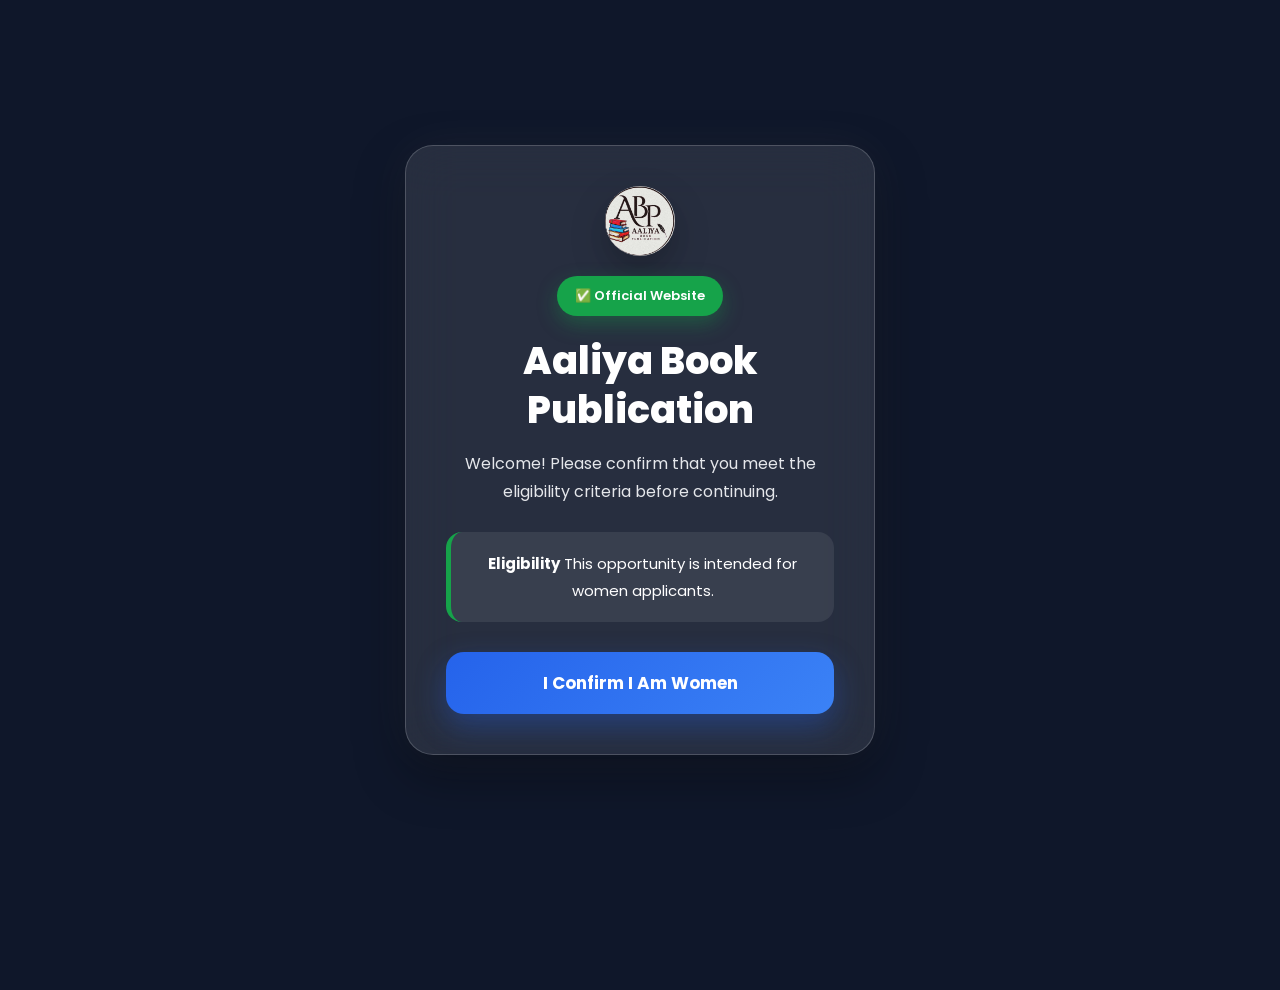
==== index.html @ 6330c03a "Update index.html" ====
<!DOCTYPE html>
<html lang="en">

  <head>
    <meta charset="UTF-8">
    <title>Aaliya Book Publication Landing Page </title>
    <link rel="stylesheet" href="./style.css">

  </head>
    
  <body>
  <!DOCTYPE html>
<html lang="en">
<head>

<meta charset="UTF-8">
<meta name="viewport" content="width=device-width,initial-scale=1">

<title>Official Aaliya Book Publication</title>

<meta name="description"
content="Official Aaliya Book Publication Website. Apply only through our official website and official channels.">

<meta name="theme-color" content="#2563EB">

<link rel="preconnect" href="https://fonts.googleapis.com">
<link rel="preconnect" href="https://fonts.gstatic.com" crossorigin>

<link href="https://fonts.googleapis.com/css2?family=Poppins:wght@300;400;500;600;700;800&display=swap" rel="stylesheet">

<link rel="stylesheet" href="style.css">

<!-- Meta Pixel -->
<script>
!function(f,b,e,v,n,t,s)
{if(f.fbq)return;n=f.fbq=function(){n.callMethod?
n.callMethod.apply(n,arguments):n.queue.push(arguments)};
if(!f._fbq)f._fbq=n;
n.push=n;
n.loaded=!0;
n.version='2.0';
n.queue=[];
t=b.createElement(e);
t.async=!0;
t.src='https://connect.facebook.net/en_US/fbevents.js';
s=b.getElementsByTagName(e)[0];
s.parentNode.insertBefore(t,s);
}(window,document,'script');

fbq('init','909655638358811');
fbq('track','PageView');
</script>

</head>

<body>

<!-- Animated Background -->
<div class="bg"></div>

<!-- Eligibility Screen -->

<section id="welcome">

<div class="glass">

<img src="assets/logo.png" class="logo">

<div class="badge">
✅ Official Website
</div>

<h1>
Aaliya Book Publication
</h1>

<p>

Welcome!

Please confirm that you meet the eligibility criteria before continuing.

</p>

<div class="notice">

<strong>Eligibility</strong>

This opportunity is intended for women applicants.

</div>

<button id="continueBtn">

I Confirm I Am Women

</button>

</div>

</section>

<!-- Main Landing -->

<section id="landing">

<header>

<img src="assets/logo.png" class="logo-small">

<div>

<h2>Official Aaliya Book Publication</h2>

<p>Verified Official Platform</p>

</div>

</header>

<section class="hero">

<h1>

Apply Only Through Our Official Website

</h1>

<p>

Beware of fake agents.

Use only the official website and official channels below.

</p>

<a
href="https://www.aaliyabookpublication.com"
class="btn website"
id="websiteBtn"
target="_blank">

🌐 Visit Official Website

</a>

<a
href="https://t.me/aaliyabookpublications"
class="btn telegram"
id="telegramBtn"
target="_blank">

📢 Join Telegram Channel

</a>

<a
href="https://whatsapp.com/channel/0029VbDbIbE30LKKAXqJQh18"
class="btn whatsapp"
id="whatsappBtn"
target="_blank">

💬 Join WhatsApp Channel

</a>

</section>

<section class="trust">

<div class="item">🛡 Official Website</div>

<div class="item">📱 Official Telegram</div>

<div class="item">💬 Official WhatsApp</div>

<div class="item">🇮🇳 All India Support</div>

</section>

<section class="warning">

<h3>

⚠ Important Notice

</h3>

<p>

Aaliya Book Publication has no agents.

Always apply through our official website and official social channels.

</p>

</section>

<section class="faq">

<h2>

Frequently Asked Questions

</h2>

<details>

<summary>
Is this the official website?
</summary>

<p>

Yes.

This is the official website of Aaliya Book Publication.

</p>

</details>

<details>

<summary>
Where should I apply?
</summary>

<p>

Apply only through the official website.

</p>

</details>

<details>

<summary>
Where can I get updates?
</summary>

<p>

Join our Telegram and WhatsApp channels.

</p>

</details>

</section>

<footer>

<p>

© 2026 Aaliya Book Publication

All Rights Reserved.

</p>

</footer>

<div class="sticky">

<a
href="https://www.aaliyabookpublication.com"
target="_blank"
id="stickyApply">

Apply Now

</a>

</div>

</section>

<script src="script.js"></script>

</body>

</html>
    <script  src="./script.js"></script>

  </body>
  
</html>
---- style.css ----
/* ===========================
   Aaliya Book Publication
   Premium Landing Page CSS
   Part 2A
=========================== */

/* Google Font */
@import url('https://fonts.googleapis.com/css2?family=Poppins:wght@300;400;500;600;700;800&display=swap');

/* Reset */

*{
margin:0;
padding:0;
box-sizing:border-box;
font-family:'Poppins',sans-serif;
scroll-behavior:smooth;
}

html,
body{

width:100%;
min-height:100%;
background:#0F172A;
overflow-x:hidden;

}

/* Animated Background */

.bg{

position:fixed;

top:0;

left:0;

width:100%;

height:100%;

z-index:-2;

background:linear-gradient(
-45deg,
#2563EB,
#7C3AED,
#06B6D4,
#3B82F6
);

background-size:400% 400%;

animation:bgAnimation 15s ease infinite;

}

@keyframes bgAnimation{

0%{

background-position:0% 50%;

}

50%{

background-position:100% 50%;

}

100%{

background-position:0% 50%;

}

}

/* Floating Glow */

body::before{

content:"";

position:fixed;

top:-120px;

left:-120px;

width:320px;

height:320px;

border-radius:50%;

background:#38BDF8;

filter:blur(90px);

opacity:.35;

animation:float1 8s ease-in-out infinite;

z-index:-1;

}

body::after{

content:"";

position:fixed;

bottom:-120px;

right:-120px;

width:320px;

height:320px;

border-radius:50%;

background:#A855F7;

filter:blur(90px);

opacity:.30;

animation:float2 10s ease-in-out infinite;

z-index:-1;

}

@keyframes float1{

50%{

transform:translateY(50px);

}

}

@keyframes float2{

50%{

transform:translateY(-40px);

}

}

/* Sections */

section{

width:100%;

padding:40px 20px;

}

/* Center Layout */

#welcome,
#landing{

display:flex;

justify-content:center;

align-items:center;

flex-direction:column;

min-height:100vh;

}

/* Landing hidden initially */

#landing{

display:none;

}

/* Premium Glass Card */

.glass{

width:100%;

max-width:470px;

padding:40px;

border-radius:28px;

background:rgba(255,255,255,.10);

backdrop-filter:blur(25px);

border:1px solid rgba(255,255,255,.18);

box-shadow:

0 20px 50px rgba(0,0,0,.35),

0 0 50px rgba(255,255,255,.05);

text-align:center;

animation:fadeUp .9s ease;

}

/* Fade */

@keyframes fadeUp{

from{

opacity:0;

transform:translateY(35px);

}

to{

opacity:1;

transform:translateY(0);

}

}

/* Logo */

.logo{

width:70px;

display:block;

margin:0 auto 20px;

border-radius:50px;

box-shadow:0 15px 35px rgba(0,0,0,.25);

}

/* Small Logo */

.logo-small{

width:65px;

border-radius:15px;

margin-right:15px;

}

/* Badge */

.badge{

display:inline-block;

padding:10px 18px;

border-radius:100px;

background:#16A34A;

color:#fff;

font-size:13px;

font-weight:600;

margin-bottom:20px;

box-shadow:0 8px 20px rgba(22,163,74,.35);

}

/* Heading */

h1{

font-size:38px;

font-weight:800;

line-height:1.3;

color:#fff;

margin-bottom:15px;

}

h2{

font-size:28px;

font-weight:700;

color:#fff;

}

h3{

font-size:22px;

font-weight:700;

color:#fff;

}

/* Paragraph */

p{

font-size:16px;

line-height:1.8;

color:#E5E7EB;

}

/* Notice Box */

.notice{

margin-top:25px;

padding:18px;

border-radius:16px;

background:rgba(255,255,255,.08);

border-left:5px solid #16A34A;

color:#fff;

font-size:15px;

line-height:1.8;

}
/* ====================================
   PART 2B
   Hero • Header • Buttons • Cards
==================================== */

/* Header */

header{

width:100%;

max-width:1200px;

display:flex;

align-items:center;

justify-content:flex-start;

margin-bottom:40px;

gap:15px;

}

header p{

font-size:14px;

opacity:.85;

}

/* Hero */

.hero{

width:100%;

max-width:850px;

text-align:center;

margin:auto;

padding:30px 0;

}

.hero h1{

font-size:48px;

font-weight:800;

margin-bottom:20px;

}

.hero p{

max-width:650px;

margin:auto;

margin-bottom:35px;

}

/* Buttons */

.btn{

display:flex;

align-items:center;

justify-content:center;

width:100%;

max-width:500px;

margin:18px auto;

padding:18px 24px;

border-radius:18px;

text-decoration:none;

font-size:17px;

font-weight:600;

color:#fff;

position:relative;

overflow:hidden;

transition:.35s ease;

box-shadow:0 15px 35px rgba(0,0,0,.25);

}

/* Website */

.website{

background:linear-gradient(
135deg,
#16A34A,
#22C55E
);

}

/* Telegram */

.telegram{

background:linear-gradient(
135deg,
#0088cc,
#1DA1F2
);

}

/* WhatsApp */

.whatsapp{

background:linear-gradient(
135deg,
#22C55E,
#25D366
);

}

/* Hover */

.btn:hover{

transform:translateY(-5px) scale(1.02);

box-shadow:0 20px 45px rgba(0,0,0,.35);

}

/* Active */

.btn:active{

transform:scale(.97);

}

/* Ripple */

.btn::after{

content:"";

position:absolute;

width:0;

height:0;

background:rgba(255,255,255,.35);

border-radius:50%;

top:50%;

left:50%;

transform:translate(-50%,-50%);

transition:.6s;

}

.btn:hover::after{

width:500px;

height:500px;

}

/* Continue Button */

#continueBtn{

margin-top:30px;

width:100%;

padding:18px;

border:none;

border-radius:18px;

background:linear-gradient(
135deg,
#2563EB,
#3B82F6
);

font-size:17px;

font-weight:700;

color:#fff;

cursor:pointer;

transition:.35s;

box-shadow:0 12px 30px rgba(37,99,235,.35);

}

#continueBtn:hover{

transform:translateY(-4px);

}

/* Trust Section */

.trust{

display:grid;

grid-template-columns:repeat(2,1fr);

gap:20px;

max-width:850px;

margin:50px auto;

}

.item{

padding:24px;

border-radius:22px;

background:rgba(255,255,255,.08);

backdrop-filter:blur(18px);

border:1px solid rgba(255,255,255,.12);

text-align:center;

font-weight:600;

color:#fff;

transition:.35s;

}

.item:hover{

transform:translateY(-8px);

box-shadow:0 20px 40px rgba(0,0,0,.25);

}

/* Warning */

.warning{

max-width:900px;

margin:60px auto;

padding:30px;

border-radius:22px;

background:rgba(255,196,0,.10);

border-left:6px solid #FACC15;

color:#fff;

}

/* FAQ */

.faq{

max-width:900px;

margin:auto;

}

.faq details{

margin:18px 0;

background:rgba(255,255,255,.08);

padding:18px;

border-radius:18px;

}

.faq summary{

cursor:pointer;

font-weight:600;

color:#fff;

}

.faq p{

margin-top:15px;

}

/* Footer */

footer{

margin-top:70px;

text-align:center;

padding:35px 20px;

color:#ddd;

font-size:14px;

}

/* Sticky Button */

.sticky{

position:fixed;

bottom:20px;

left:0;

width:100%;

display:flex;

justify-content:center;

z-index:999;

}

.sticky a{

background:#16A34A;

padding:18px 40px;

border-radius:50px;

text-decoration:none;

color:#fff;

font-weight:700;

box-shadow:0 20px 40px rgba(22,163,74,.35);

transition:.35s;

}

.sticky a:hover{

transform:translateY(-4px);

}
/* ====================================
   PART 2C
   Responsive • Animations • Final Polish
==================================== */

/* Floating Animation */

@keyframes floating{

0%{
transform:translateY(0px);
}

50%{
transform:translateY(-10px);
}

100%{
transform:translateY(0px);
}

}

.logo{

animation:floating 4s ease-in-out infinite;

}

/* Hero Fade */

.hero{

animation:fadeHero 1s ease;

}

@keyframes fadeHero{

from{

opacity:0;
transform:translateY(40px);

}

to{

opacity:1;
transform:translateY(0);

}

}

/* Card Hover */

.glass:hover{

transform:translateY(-6px);

transition:.4s;

box-shadow:
0 25px 60px rgba(0,0,0,.35);

}

/* Scrollbar */

::-webkit-scrollbar{

width:10px;

}

::-webkit-scrollbar-track{

background:#0F172A;

}

::-webkit-scrollbar-thumb{

background:#2563EB;

border-radius:20px;

}

::-webkit-scrollbar-thumb:hover{

background:#1D4ED8;

}

/* Selection */

::selection{

background:#2563EB;

color:#fff;

}

/* Smooth Transition */

button,
a,
.item,
.glass{

transition:all .35s ease;

}

/* Mobile */

@media(max-width:768px){

header{

flex-direction:column;

text-align:center;

}

.hero h1{

font-size:34px;

}

.hero p{

font-size:15px;

}

.trust{

grid-template-columns:1fr;

}

.glass{

padding:28px;

}

.logo{

width:90px;

}

.logo-small{

width:55px;

margin:0 auto;

}

.btn{

font-size:16px;

padding:16px;

}

.sticky{

padding:0 16px;

}

.sticky a{

width:100%;

text-align:center;

}

}

/* Small Mobile */

@media(max-width:480px){

section{

padding:24px 16px;

}

h1{

font-size:28px;

}

h2{

font-size:22px;

}

p{

font-size:14px;

line-height:1.7;

}

.item{

padding:18px;

}

.warning{

padding:20px;

}

}

/* Tablet */

@media(min-width:769px) and (max-width:1024px){

.hero{

max-width:90%;

}

.trust{

grid-template-columns:repeat(2,1fr);

}

}

/* Large Desktop */

@media(min-width:1400px){

.hero{

max-width:1000px;

}

.hero h1{

font-size:58px;

}

.container{

max-width:1300px;

}

}

/* Accessibility */

button:focus,
a:focus{

outline:3px solid #93C5FD;

outline-offset:4px;

}

/* Reduce Motion */

@media(prefers-reduced-motion:reduce){

*{

animation:none !important;

transition:none !important;

scroll-behavior:auto !important;

}

}

/* Footer Spacing */

body{

padding-bottom:90px;

}
---- style.css ----
/* ===========================
   Aaliya Book Publication
   Premium Landing Page CSS
   Part 2A
=========================== */

/* Google Font */
@import url('https://fonts.googleapis.com/css2?family=Poppins:wght@300;400;500;600;700;800&display=swap');

/* Reset */

*{
margin:0;
padding:0;
box-sizing:border-box;
font-family:'Poppins',sans-serif;
scroll-behavior:smooth;
}

html,
body{

width:100%;
min-height:100%;
background:#0F172A;
overflow-x:hidden;

}

/* Animated Background */

.bg{

position:fixed;

top:0;

left:0;

width:100%;

height:100%;

z-index:-2;

background:linear-gradient(
-45deg,
#2563EB,
#7C3AED,
#06B6D4,
#3B82F6
);

background-size:400% 400%;

animation:bgAnimation 15s ease infinite;

}

@keyframes bgAnimation{

0%{

background-position:0% 50%;

}

50%{

background-position:100% 50%;

}

100%{

background-position:0% 50%;

}

}

/* Floating Glow */

body::before{

content:"";

position:fixed;

top:-120px;

left:-120px;

width:320px;

height:320px;

border-radius:50%;

background:#38BDF8;

filter:blur(90px);

opacity:.35;

animation:float1 8s ease-in-out infinite;

z-index:-1;

}

body::after{

content:"";

position:fixed;

bottom:-120px;

right:-120px;

width:320px;

height:320px;

border-radius:50%;

background:#A855F7;

filter:blur(90px);

opacity:.30;

animation:float2 10s ease-in-out infinite;

z-index:-1;

}

@keyframes float1{

50%{

transform:translateY(50px);

}

}

@keyframes float2{

50%{

transform:translateY(-40px);

}

}

/* Sections */

section{

width:100%;

padding:40px 20px;

}

/* Center Layout */

#welcome,
#landing{

display:flex;

justify-content:center;

align-items:center;

flex-direction:column;

min-height:100vh;

}

/* Landing hidden initially */

#landing{

display:none;

}

/* Premium Glass Card */

.glass{

width:100%;

max-width:470px;

padding:40px;

border-radius:28px;

background:rgba(255,255,255,.10);

backdrop-filter:blur(25px);

border:1px solid rgba(255,255,255,.18);

box-shadow:

0 20px 50px rgba(0,0,0,.35),

0 0 50px rgba(255,255,255,.05);

text-align:center;

animation:fadeUp .9s ease;

}

/* Fade */

@keyframes fadeUp{

from{

opacity:0;

transform:translateY(35px);

}

to{

opacity:1;

transform:translateY(0);

}

}

/* Logo */

.logo{

width:70px;

display:block;

margin:0 auto 20px;

border-radius:50px;

box-shadow:0 15px 35px rgba(0,0,0,.25);

}

/* Small Logo */

.logo-small{

width:65px;

border-radius:15px;

margin-right:15px;

}

/* Badge */

.badge{

display:inline-block;

padding:10px 18px;

border-radius:100px;

background:#16A34A;

color:#fff;

font-size:13px;

font-weight:600;

margin-bottom:20px;

box-shadow:0 8px 20px rgba(22,163,74,.35);

}

/* Heading */

h1{

font-size:38px;

font-weight:800;

line-height:1.3;

color:#fff;

margin-bottom:15px;

}

h2{

font-size:28px;

font-weight:700;

color:#fff;

}

h3{

font-size:22px;

font-weight:700;

color:#fff;

}

/* Paragraph */

p{

font-size:16px;

line-height:1.8;

color:#E5E7EB;

}

/* Notice Box */

.notice{

margin-top:25px;

padding:18px;

border-radius:16px;

background:rgba(255,255,255,.08);

border-left:5px solid #16A34A;

color:#fff;

font-size:15px;

line-height:1.8;

}
/* ====================================
   PART 2B
   Hero • Header • Buttons • Cards
==================================== */

/* Header */

header{

width:100%;

max-width:1200px;

display:flex;

align-items:center;

justify-content:flex-start;

margin-bottom:40px;

gap:15px;

}

header p{

font-size:14px;

opacity:.85;

}

/* Hero */

.hero{

width:100%;

max-width:850px;

text-align:center;

margin:auto;

padding:30px 0;

}

.hero h1{

font-size:48px;

font-weight:800;

margin-bottom:20px;

}

.hero p{

max-width:650px;

margin:auto;

margin-bottom:35px;

}

/* Buttons */

.btn{

display:flex;

align-items:center;

justify-content:center;

width:100%;

max-width:500px;

margin:18px auto;

padding:18px 24px;

border-radius:18px;

text-decoration:none;

font-size:17px;

font-weight:600;

color:#fff;

position:relative;

overflow:hidden;

transition:.35s ease;

box-shadow:0 15px 35px rgba(0,0,0,.25);

}

/* Website */

.website{

background:linear-gradient(
135deg,
#16A34A,
#22C55E
);

}

/* Telegram */

.telegram{

background:linear-gradient(
135deg,
#0088cc,
#1DA1F2
);

}

/* WhatsApp */

.whatsapp{

background:linear-gradient(
135deg,
#22C55E,
#25D366
);

}

/* Hover */

.btn:hover{

transform:translateY(-5px) scale(1.02);

box-shadow:0 20px 45px rgba(0,0,0,.35);

}

/* Active */

.btn:active{

transform:scale(.97);

}

/* Ripple */

.btn::after{

content:"";

position:absolute;

width:0;

height:0;

background:rgba(255,255,255,.35);

border-radius:50%;

top:50%;

left:50%;

transform:translate(-50%,-50%);

transition:.6s;

}

.btn:hover::after{

width:500px;

height:500px;

}

/* Continue Button */

#continueBtn{

margin-top:30px;

width:100%;

padding:18px;

border:none;

border-radius:18px;

background:linear-gradient(
135deg,
#2563EB,
#3B82F6
);

font-size:17px;

font-weight:700;

color:#fff;

cursor:pointer;

transition:.35s;

box-shadow:0 12px 30px rgba(37,99,235,.35);

}

#continueBtn:hover{

transform:translateY(-4px);

}

/* Trust Section */

.trust{

display:grid;

grid-template-columns:repeat(2,1fr);

gap:20px;

max-width:850px;

margin:50px auto;

}

.item{

padding:24px;

border-radius:22px;

background:rgba(255,255,255,.08);

backdrop-filter:blur(18px);

border:1px solid rgba(255,255,255,.12);

text-align:center;

font-weight:600;

color:#fff;

transition:.35s;

}

.item:hover{

transform:translateY(-8px);

box-shadow:0 20px 40px rgba(0,0,0,.25);

}

/* Warning */

.warning{

max-width:900px;

margin:60px auto;

padding:30px;

border-radius:22px;

background:rgba(255,196,0,.10);

border-left:6px solid #FACC15;

color:#fff;

}

/* FAQ */

.faq{

max-width:900px;

margin:auto;

}

.faq details{

margin:18px 0;

background:rgba(255,255,255,.08);

padding:18px;

border-radius:18px;

}

.faq summary{

cursor:pointer;

font-weight:600;

color:#fff;

}

.faq p{

margin-top:15px;

}

/* Footer */

footer{

margin-top:70px;

text-align:center;

padding:35px 20px;

color:#ddd;

font-size:14px;

}

/* Sticky Button */

.sticky{

position:fixed;

bottom:20px;

left:0;

width:100%;

display:flex;

justify-content:center;

z-index:999;

}

.sticky a{

background:#16A34A;

padding:18px 40px;

border-radius:50px;

text-decoration:none;

color:#fff;

font-weight:700;

box-shadow:0 20px 40px rgba(22,163,74,.35);

transition:.35s;

}

.sticky a:hover{

transform:translateY(-4px);

}
/* ====================================
   PART 2C
   Responsive • Animations • Final Polish
==================================== */

/* Floating Animation */

@keyframes floating{

0%{
transform:translateY(0px);
}

50%{
transform:translateY(-10px);
}

100%{
transform:translateY(0px);
}

}

.logo{

animation:floating 4s ease-in-out infinite;

}

/* Hero Fade */

.hero{

animation:fadeHero 1s ease;

}

@keyframes fadeHero{

from{

opacity:0;
transform:translateY(40px);

}

to{

opacity:1;
transform:translateY(0);

}

}

/* Card Hover */

.glass:hover{

transform:translateY(-6px);

transition:.4s;

box-shadow:
0 25px 60px rgba(0,0,0,.35);

}

/* Scrollbar */

::-webkit-scrollbar{

width:10px;

}

::-webkit-scrollbar-track{

background:#0F172A;

}

::-webkit-scrollbar-thumb{

background:#2563EB;

border-radius:20px;

}

::-webkit-scrollbar-thumb:hover{

background:#1D4ED8;

}

/* Selection */

::selection{

background:#2563EB;

color:#fff;

}

/* Smooth Transition */

button,
a,
.item,
.glass{

transition:all .35s ease;

}

/* Mobile */

@media(max-width:768px){

header{

flex-direction:column;

text-align:center;

}

.hero h1{

font-size:34px;

}

.hero p{

font-size:15px;

}

.trust{

grid-template-columns:1fr;

}

.glass{

padding:28px;

}

.logo{

width:90px;

}

.logo-small{

width:55px;

margin:0 auto;

}

.btn{

font-size:16px;

padding:16px;

}

.sticky{

padding:0 16px;

}

.sticky a{

width:100%;

text-align:center;

}

}

/* Small Mobile */

@media(max-width:480px){

section{

padding:24px 16px;

}

h1{

font-size:28px;

}

h2{

font-size:22px;

}

p{

font-size:14px;

line-height:1.7;

}

.item{

padding:18px;

}

.warning{

padding:20px;

}

}

/* Tablet */

@media(min-width:769px) and (max-width:1024px){

.hero{

max-width:90%;

}

.trust{

grid-template-columns:repeat(2,1fr);

}

}

/* Large Desktop */

@media(min-width:1400px){

.hero{

max-width:1000px;

}

.hero h1{

font-size:58px;

}

.container{

max-width:1300px;

}

}

/* Accessibility */

button:focus,
a:focus{

outline:3px solid #93C5FD;

outline-offset:4px;

}

/* Reduce Motion */

@media(prefers-reduced-motion:reduce){

*{

animation:none !important;

transition:none !important;

scroll-behavior:auto !important;

}

}

/* Footer Spacing */

body{

padding-bottom:90px;

}
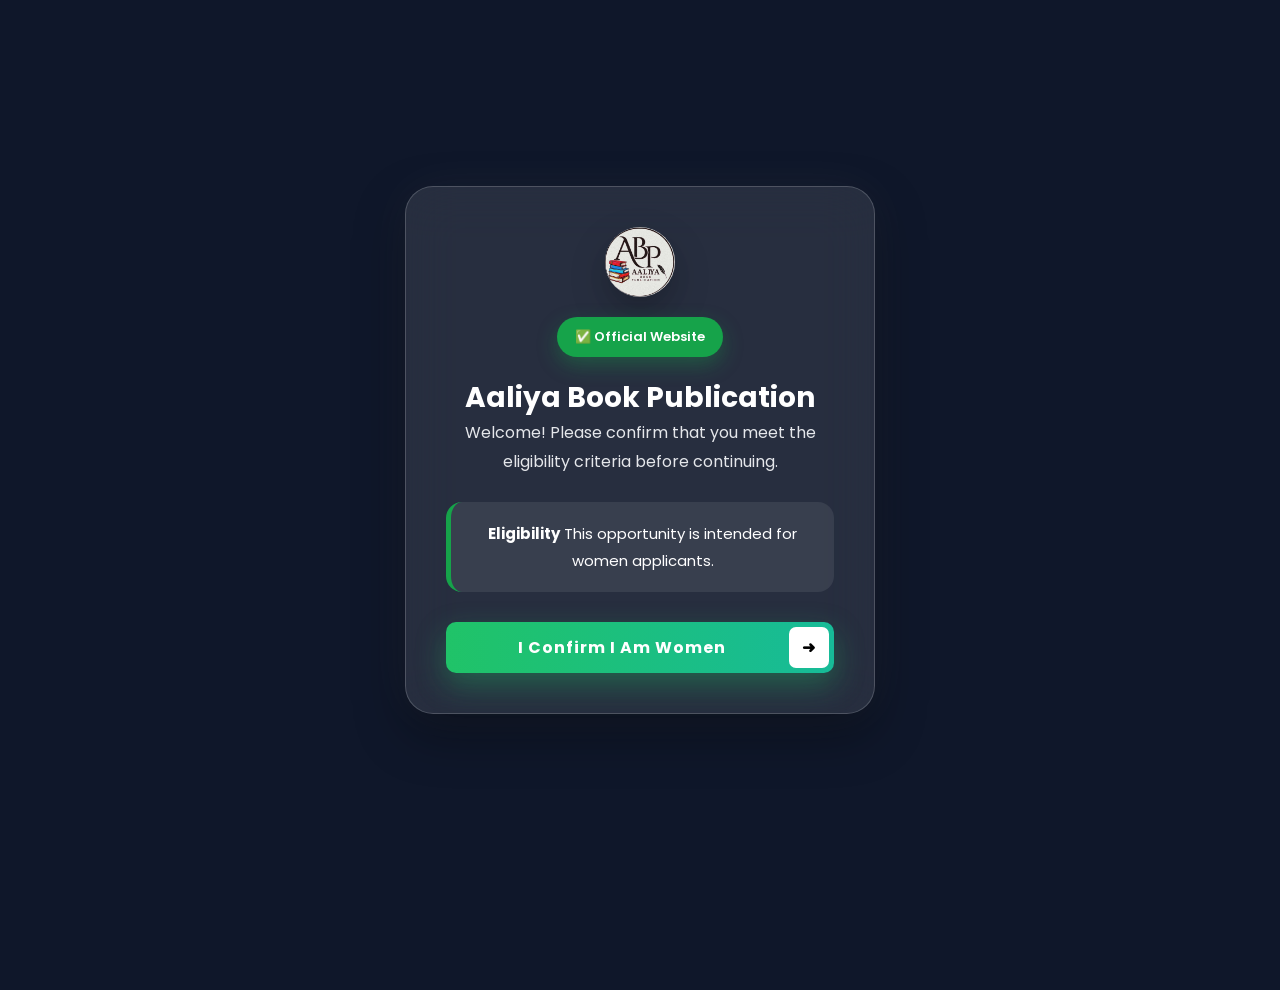
==== commit 7723e8f2: "Update index.html" ====
--- a/index.html
+++ b/index.html
@@ -70,9 +70,9 @@
 ✅ Official Website
 </div>
 
-<h1>
+<h2>
 Aaliya Book Publication
-</h1>
+</h2>
 
 <p>
 
@@ -140,30 +140,10 @@
 id="websiteBtn"
 target="_blank">
 
-🌐 Visit Official Website
+Apply Now Handwriting Job
 
 </a>
-
-<a
-href="https://t.me/aaliyabookpublications"
-class="btn telegram"
-id="telegramBtn"
-target="_blank">
-
-📢 Join Telegram Channel
-
-</a>
-
-<a
-href="https://whatsapp.com/channel/0029VbDbIbE30LKKAXqJQh18"
-class="btn whatsapp"
-id="whatsappBtn"
-target="_blank">
-
-💬 Join WhatsApp Channel
-
-</a>
-
+  
 </section>
 
 <section class="trust">
@@ -264,15 +244,6 @@
 
 <div class="sticky">
 
-<a
-href="https://www.aaliyabookpublication.com"
-target="_blank"
-id="stickyApply">
-
-Apply Now
-
-</a>
-
 </div>
 
 </section>
--- a/style.css
+++ b/style.css
@@ -434,170 +434,156 @@
 
 }
 
-/* Buttons */
-
-.btn{
-
-display:flex;
-
-align-items:center;
-
-justify-content:center;
-
-width:100%;
-
-max-width:500px;
-
-margin:18px auto;
-
-padding:18px 24px;
-
-border-radius:18px;
-
-text-decoration:none;
-
-font-size:17px;
-
-font-weight:600;
-
-color:#fff;
-
-position:relative;
-
-overflow:hidden;
-
-transition:.35s ease;
-
-box-shadow:0 15px 35px rgba(0,0,0,.25);
-
-}
-
-/* Website */
-
-.website{
-
-background:linear-gradient(
-135deg,
-#16A34A,
-#22C55E
-);
-
-}
-
-/* Telegram */
-
-.telegram{
-
-background:linear-gradient(
-135deg,
-#0088cc,
-#1DA1F2
-);
-
-}
-
-/* WhatsApp */
-
-.whatsapp{
-
-background:linear-gradient(
-135deg,
-#22C55E,
-#25D366
-);
-
-}
-
-/* Hover */
-
-.btn:hover{
-
-transform:translateY(-5px) scale(1.02);
-
-box-shadow:0 20px 45px rgba(0,0,0,.35);
-
-}
-
-/* Active */
-
-.btn:active{
-
-transform:scale(.97);
-
-}
-
-/* Ripple */
-
-.btn::after{
-
-content:"";
-
-position:absolute;
-
-width:0;
-
-height:0;
-
-background:rgba(255,255,255,.35);
-
-border-radius:50%;
-
-top:50%;
-
-left:50%;
-
-transform:translate(-50%,-50%);
-
-transition:.6s;
-
-}
-
-.btn:hover::after{
-
-width:500px;
-
-height:500px;
-
-}
-
-/* Continue Button */
-
-#continueBtn{
-
-margin-top:30px;
-
-width:100%;
-
-padding:18px;
-
-border:none;
-
-border-radius:18px;
-
-background:linear-gradient(
-135deg,
-#2563EB,
-#3B82F6
-);
-
-font-size:17px;
-
-font-weight:700;
-
-color:#fff;
-
-cursor:pointer;
-
-transition:.35s;
-
-box-shadow:0 12px 30px rgba(37,99,235,.35);
-
-}
-
-#continueBtn:hover{
-
-transform:translateY(-4px);
-
+/* ====================================
+   Buttons
+   #continueBtn -> "I Confirm I Am Women" button
+   .website     -> "Apply Now" (website) button
+   (Telegram & WhatsApp buttons removed — none exist in HTML,
+    only text labels in the trust/FAQ sections which are left as-is)
+==================================== */
+
+/* I Confirm I Am Women Button */
+
+#continueBtn {
+    background: linear-gradient(90deg, #20C368 0%, #17BB98 100%);
+    background-image: linear-gradient(90deg, #20C368 0%, #17BB98 100%);
+    color: #ffffff;
+    font-size: 16px;
+    border-radius: 10px;
+    border: none;
+    letter-spacing: 1px;
+    padding: 13px 50px 13px 13px;
+    overflow: hidden;
+    position: relative;
+    font-family: 'Poppins', sans-serif;
+    cursor: pointer;
+    text-decoration: none;
+    user-select: none;
+    display: inline-flex;
+    justify-content: center;
+    align-items: center;
+    font-weight: 700;
+    width: 100%;
+    margin-top: 30px;
+    transition: .3s;
+    box-shadow: 0 12px 30px rgba(32,195,104,.35);
+}
+
+/* icon (arrow) added via pseudo-element since HTML isn't being changed */
+#continueBtn::after {
+    content: "➜";
+    background: #ffffff;
+    color: #000000;
+    position: absolute;
+    display: flex;
+    align-items: center;
+    justify-content: center;
+    width: 40px;
+    font-size: 16px;
+    border-radius: 7px;
+    right: 5px;
+    top: 5px;
+    bottom: 5px;
+    transition: all 0.3s;
+}
+
+#continueBtn:hover::after {
+    width: calc(100% - 10px);
+}
+
+#continueBtn:hover {
+    transform: translateY(-4px);
+}
+
+#continueBtn:active::after {
+    transform: scale(0.95);
+}
+
+#continueBtn:disabled {
+    pointer-events: none;
+    opacity: .65;
+    color: #666666;
+    background: #dcdcdc;
+    box-shadow: none;
+}
+
+/* Apply Now (Website) Button */
+
+ .website {
+    --color: #ffffff;
+    --boder_color: linear-gradient(240deg, #F92F5A 50%, #FF7415 50%);
+    --bg_color: linear-gradient(90deg, #F92F5A 0%, #FF7415 100%);
+    --border_radius: 10px;
+    --width: 220px;
+    --border_thikness: 2px;
+    position: relative;
+    z-index: 1;
+    width: var(--width);
+    height: 52px;
+    color: #ffffff !important;
+    font-size: 16px;
+    border-radius: var(--border_radius);
+    overflow: hidden;
+    transition: .3s;
+    border: none;
+    background: none;
+    font-family: 'Poppins', sans-serif;
+    cursor: pointer;
+    text-decoration: none;
+    user-select: none;
+    display: inline-flex;
+    justify-content: center;
+    align-items: center;
+    gap: 8px;
+    box-sizing: border-box;
+    font-weight: 700;
+    margin: 18px auto;
+    box-shadow: 0 12px 30px rgba(249,47,90,.30);
+}
+
+
+
+
+
+ .website:hover {
+    color: #ffffff !important;
+    transform: translateY(-3px);
+}
+
+@keyframes rotate {
+    100% {
+        transform: rotate(-360deg);
+    }
+}
+
+/* dark mode variant, kept for future use */
+html.dark-mode .website {
+    color: #ffffff !important;
+    background: linear-gradient(90deg, #F92F5A 0%, #FF7415 100%);
+}
+
+ .website::before {
+    content: '';
+    position: absolute;
+    z-index: -2;
+    left: 50%;
+    top: 50%;
+    width: var(--width);
+    height: var(--width);
+    background: var(--boder_color);
+    transform-origin: left top;
+    animation: rotate 2s linear infinite;
+    box-sizing: border-box;
+}
+
+.website::after {
+    content: '';
+    position: absolute;
+    z-index: -1;
+    inset: var(--border_thikness);
+    background: var(--bg_color);
+    border-radius: calc(var(--border_radius) - 2px);
+    box-sizing: border-box;
 }
 
 /* Trust Section */
--- a/style.css
+++ b/style.css
@@ -434,170 +434,156 @@
 
 }
 
-/* Buttons */
-
-.btn{
-
-display:flex;
-
-align-items:center;
-
-justify-content:center;
-
-width:100%;
-
-max-width:500px;
-
-margin:18px auto;
-
-padding:18px 24px;
-
-border-radius:18px;
-
-text-decoration:none;
-
-font-size:17px;
-
-font-weight:600;
-
-color:#fff;
-
-position:relative;
-
-overflow:hidden;
-
-transition:.35s ease;
-
-box-shadow:0 15px 35px rgba(0,0,0,.25);
-
-}
-
-/* Website */
-
-.website{
-
-background:linear-gradient(
-135deg,
-#16A34A,
-#22C55E
-);
-
-}
-
-/* Telegram */
-
-.telegram{
-
-background:linear-gradient(
-135deg,
-#0088cc,
-#1DA1F2
-);
-
-}
-
-/* WhatsApp */
-
-.whatsapp{
-
-background:linear-gradient(
-135deg,
-#22C55E,
-#25D366
-);
-
-}
-
-/* Hover */
-
-.btn:hover{
-
-transform:translateY(-5px) scale(1.02);
-
-box-shadow:0 20px 45px rgba(0,0,0,.35);
-
-}
-
-/* Active */
-
-.btn:active{
-
-transform:scale(.97);
-
-}
-
-/* Ripple */
-
-.btn::after{
-
-content:"";
-
-position:absolute;
-
-width:0;
-
-height:0;
-
-background:rgba(255,255,255,.35);
-
-border-radius:50%;
-
-top:50%;
-
-left:50%;
-
-transform:translate(-50%,-50%);
-
-transition:.6s;
-
-}
-
-.btn:hover::after{
-
-width:500px;
-
-height:500px;
-
-}
-
-/* Continue Button */
-
-#continueBtn{
-
-margin-top:30px;
-
-width:100%;
-
-padding:18px;
-
-border:none;
-
-border-radius:18px;
-
-background:linear-gradient(
-135deg,
-#2563EB,
-#3B82F6
-);
-
-font-size:17px;
-
-font-weight:700;
-
-color:#fff;
-
-cursor:pointer;
-
-transition:.35s;
-
-box-shadow:0 12px 30px rgba(37,99,235,.35);
-
-}
-
-#continueBtn:hover{
-
-transform:translateY(-4px);
-
+/* ====================================
+   Buttons
+   #continueBtn -> "I Confirm I Am Women" button
+   .website     -> "Apply Now" (website) button
+   (Telegram & WhatsApp buttons removed — none exist in HTML,
+    only text labels in the trust/FAQ sections which are left as-is)
+==================================== */
+
+/* I Confirm I Am Women Button */
+
+#continueBtn {
+    background: linear-gradient(90deg, #20C368 0%, #17BB98 100%);
+    background-image: linear-gradient(90deg, #20C368 0%, #17BB98 100%);
+    color: #ffffff;
+    font-size: 16px;
+    border-radius: 10px;
+    border: none;
+    letter-spacing: 1px;
+    padding: 13px 50px 13px 13px;
+    overflow: hidden;
+    position: relative;
+    font-family: 'Poppins', sans-serif;
+    cursor: pointer;
+    text-decoration: none;
+    user-select: none;
+    display: inline-flex;
+    justify-content: center;
+    align-items: center;
+    font-weight: 700;
+    width: 100%;
+    margin-top: 30px;
+    transition: .3s;
+    box-shadow: 0 12px 30px rgba(32,195,104,.35);
+}
+
+/* icon (arrow) added via pseudo-element since HTML isn't being changed */
+#continueBtn::after {
+    content: "➜";
+    background: #ffffff;
+    color: #000000;
+    position: absolute;
+    display: flex;
+    align-items: center;
+    justify-content: center;
+    width: 40px;
+    font-size: 16px;
+    border-radius: 7px;
+    right: 5px;
+    top: 5px;
+    bottom: 5px;
+    transition: all 0.3s;
+}
+
+#continueBtn:hover::after {
+    width: calc(100% - 10px);
+}
+
+#continueBtn:hover {
+    transform: translateY(-4px);
+}
+
+#continueBtn:active::after {
+    transform: scale(0.95);
+}
+
+#continueBtn:disabled {
+    pointer-events: none;
+    opacity: .65;
+    color: #666666;
+    background: #dcdcdc;
+    box-shadow: none;
+}
+
+/* Apply Now (Website) Button */
+
+ .website {
+    --color: #ffffff;
+    --boder_color: linear-gradient(240deg, #F92F5A 50%, #FF7415 50%);
+    --bg_color: linear-gradient(90deg, #F92F5A 0%, #FF7415 100%);
+    --border_radius: 10px;
+    --width: 220px;
+    --border_thikness: 2px;
+    position: relative;
+    z-index: 1;
+    width: var(--width);
+    height: 52px;
+    color: #ffffff !important;
+    font-size: 16px;
+    border-radius: var(--border_radius);
+    overflow: hidden;
+    transition: .3s;
+    border: none;
+    background: none;
+    font-family: 'Poppins', sans-serif;
+    cursor: pointer;
+    text-decoration: none;
+    user-select: none;
+    display: inline-flex;
+    justify-content: center;
+    align-items: center;
+    gap: 8px;
+    box-sizing: border-box;
+    font-weight: 700;
+    margin: 18px auto;
+    box-shadow: 0 12px 30px rgba(249,47,90,.30);
+}
+
+
+
+
+
+ .website:hover {
+    color: #ffffff !important;
+    transform: translateY(-3px);
+}
+
+@keyframes rotate {
+    100% {
+        transform: rotate(-360deg);
+    }
+}
+
+/* dark mode variant, kept for future use */
+html.dark-mode .website {
+    color: #ffffff !important;
+    background: linear-gradient(90deg, #F92F5A 0%, #FF7415 100%);
+}
+
+ .website::before {
+    content: '';
+    position: absolute;
+    z-index: -2;
+    left: 50%;
+    top: 50%;
+    width: var(--width);
+    height: var(--width);
+    background: var(--boder_color);
+    transform-origin: left top;
+    animation: rotate 2s linear infinite;
+    box-sizing: border-box;
+}
+
+.website::after {
+    content: '';
+    position: absolute;
+    z-index: -1;
+    inset: var(--border_thikness);
+    background: var(--bg_color);
+    border-radius: calc(var(--border_radius) - 2px);
+    box-sizing: border-box;
 }
 
 /* Trust Section */
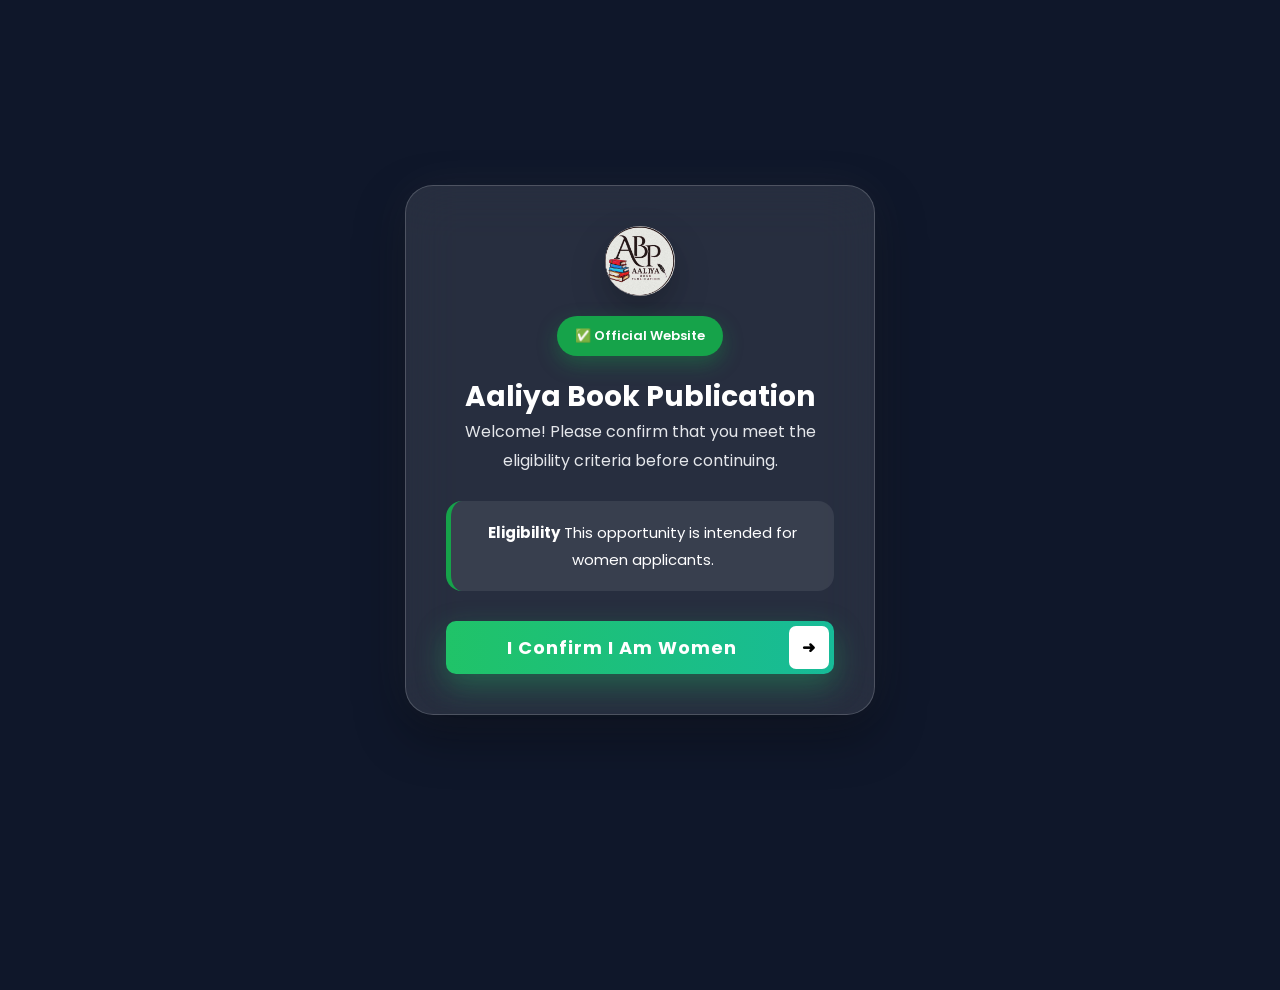
==== commit 02f7fcaa: "Update index.html" ====
--- a/index.html
+++ b/index.html
@@ -140,7 +140,7 @@
 id="websiteBtn"
 target="_blank">
 
-Apply Now Handwriting Job
+✍️ Apply for Handwriting Job
 
 </a>
   
--- a/style.css
+++ b/style.css
@@ -448,7 +448,7 @@
     background: linear-gradient(90deg, #20C368 0%, #17BB98 100%);
     background-image: linear-gradient(90deg, #20C368 0%, #17BB98 100%);
     color: #ffffff;
-    font-size: 16px;
+    font-size: 18px;
     border-radius: 10px;
     border: none;
     letter-spacing: 1px;
@@ -511,15 +511,15 @@
 
  .website {
     --color: #ffffff;
-    --boder_color: linear-gradient(240deg, #F92F5A 50%, #FF7415 50%);
+    --boder_color: linear-gradient(240deg, #ffffff 0%, #87CEEB 50%, #ffffff 100%);
     --bg_color: linear-gradient(90deg, #F92F5A 0%, #FF7415 100%);
     --border_radius: 10px;
-    --width: 220px;
+    --width: 290px;
     --border_thikness: 2px;
     position: relative;
     z-index: 1;
     width: var(--width);
-    height: 52px;
+    height: 62px;
     color: #ffffff !important;
     font-size: 16px;
     border-radius: var(--border_radius);
--- a/style.css
+++ b/style.css
@@ -448,7 +448,7 @@
     background: linear-gradient(90deg, #20C368 0%, #17BB98 100%);
     background-image: linear-gradient(90deg, #20C368 0%, #17BB98 100%);
     color: #ffffff;
-    font-size: 16px;
+    font-size: 18px;
     border-radius: 10px;
     border: none;
     letter-spacing: 1px;
@@ -511,15 +511,15 @@
 
  .website {
     --color: #ffffff;
-    --boder_color: linear-gradient(240deg, #F92F5A 50%, #FF7415 50%);
+    --boder_color: linear-gradient(240deg, #ffffff 0%, #87CEEB 50%, #ffffff 100%);
     --bg_color: linear-gradient(90deg, #F92F5A 0%, #FF7415 100%);
     --border_radius: 10px;
-    --width: 220px;
+    --width: 290px;
     --border_thikness: 2px;
     position: relative;
     z-index: 1;
     width: var(--width);
-    height: 52px;
+    height: 62px;
     color: #ffffff !important;
     font-size: 16px;
     border-radius: var(--border_radius);
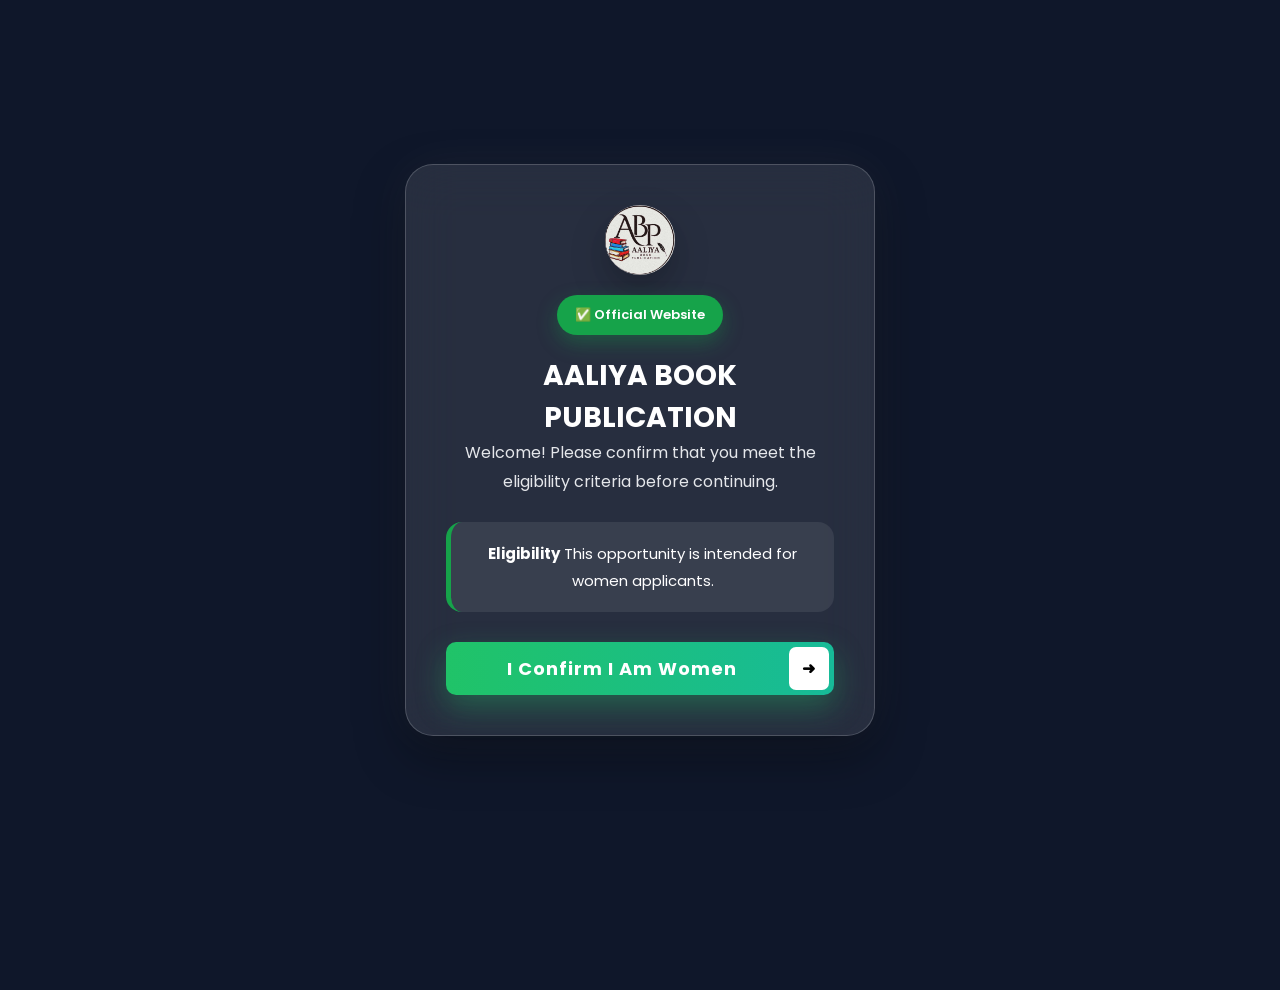
==== commit 672221a0: "Update index.html" ====
--- a/index.html
+++ b/index.html
@@ -70,61 +70,59 @@
 ✅ Official Website
 </div>
 
+<h2>AALIYA BOOK PUBLICATION</h2>
+
+<p>
+
+Welcome!
+
+Please confirm that you meet the eligibility criteria before continuing.
+
+</p>
+
+<div class="notice">
+
+<strong>Eligibility</strong>
+
+This opportunity is intended for women applicants.
+
+</div>
+
+<button id="continueBtn">
+
+I Confirm I Am Women
+
+</button>
+
+</div>
+
+</section>
+
+<!-- Main Landing -->
+
+<section id="landing">
+
+<header>
+
+<img src="assets/logo.png" class="logo-small">
+
+<div>
+
+<h2>Official Aaliya Book Publication</h2>
+
+<p>Verified Official Platform</p>
+
+</div>
+
+</header>
+
+<section class="hero">
+
 <h2>
-Aaliya Book Publication
+
+Apply Only Through Our Official Website
+
 </h2>
-
-<p>
-
-Welcome!
-
-Please confirm that you meet the eligibility criteria before continuing.
-
-</p>
-
-<div class="notice">
-
-<strong>Eligibility</strong>
-
-This opportunity is intended for women applicants.
-
-</div>
-
-<button id="continueBtn">
-
-I Confirm I Am Women
-
-</button>
-
-</div>
-
-</section>
-
-<!-- Main Landing -->
-
-<section id="landing">
-
-<header>
-
-<img src="assets/logo.png" class="logo-small">
-
-<div>
-
-<h2>Official Aaliya Book Publication</h2>
-
-<p>Verified Official Platform</p>
-
-</div>
-
-</header>
-
-<section class="hero">
-
-<h1>
-
-Apply Only Through Our Official Website
-
-</h1>
 
 <p>
 
